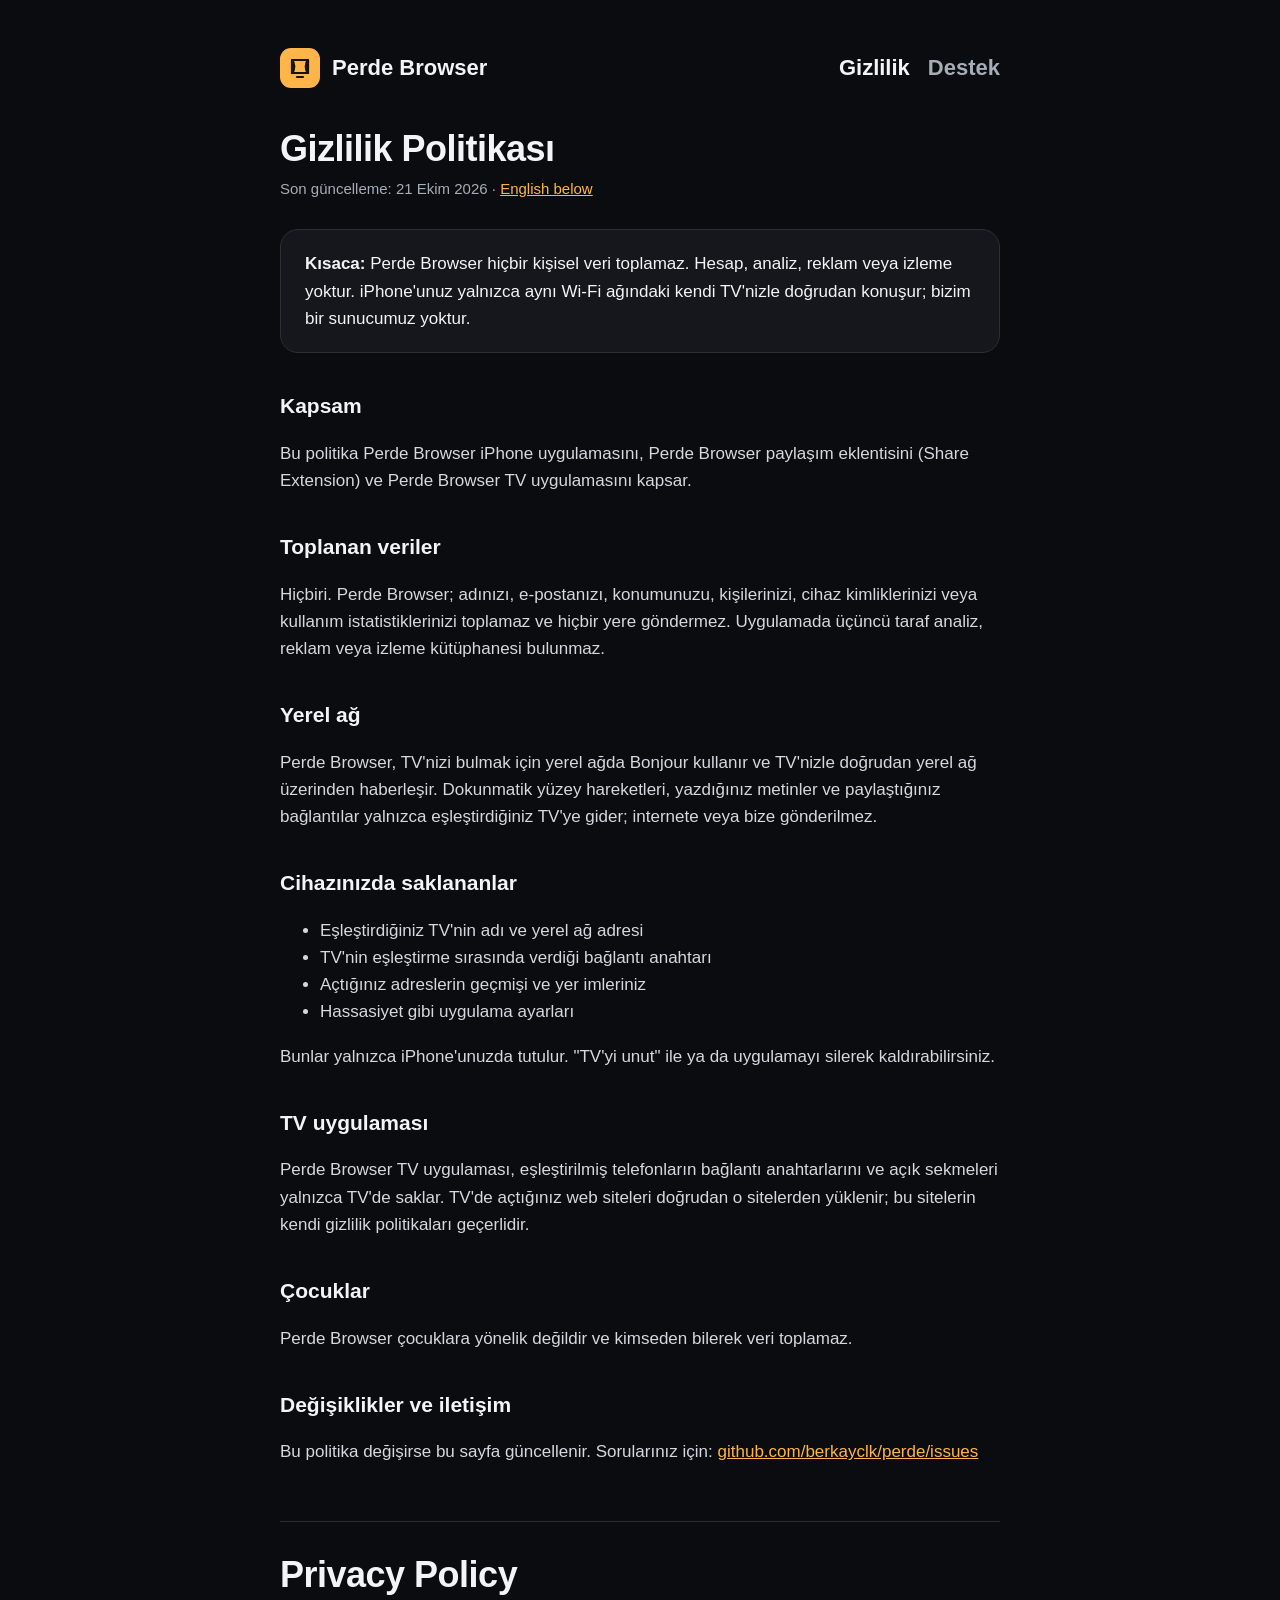
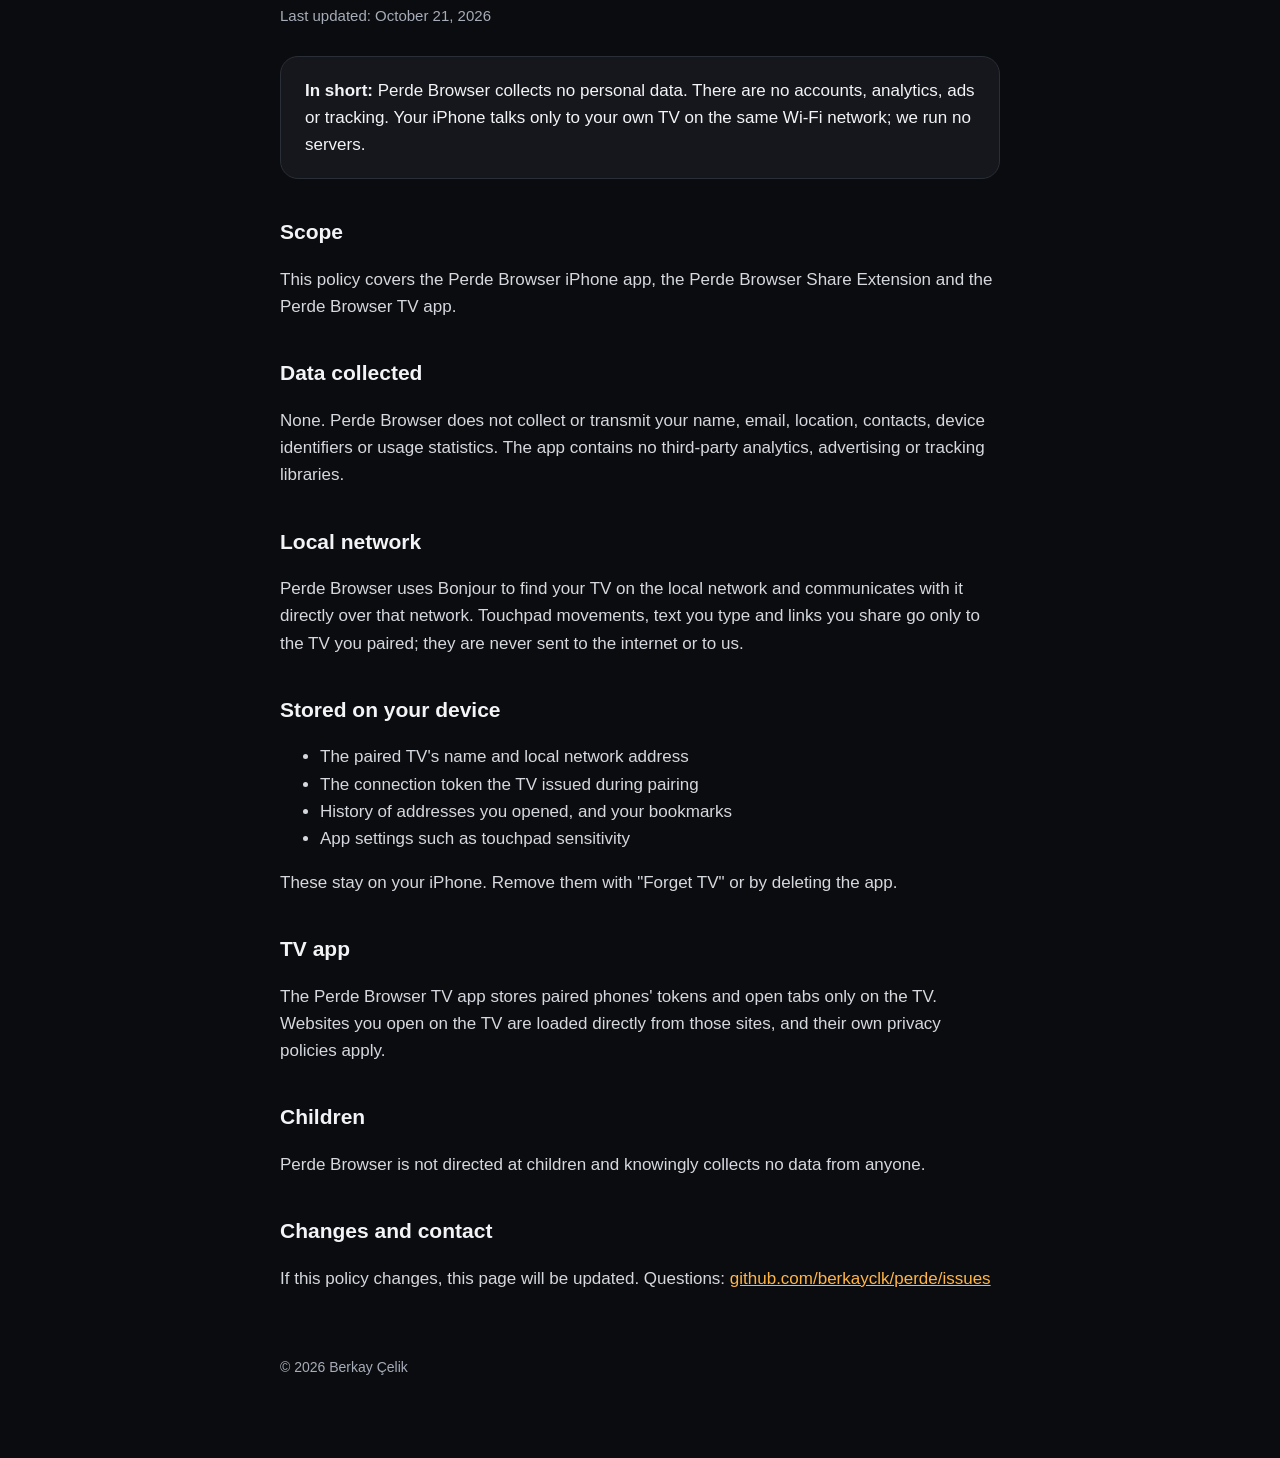
==== privacy.html @ da7ab5a7 "Perde Browser privacy policy and support pages Co-Authored-By: Claude Opus 5.5 <noreply@anthropic.co" ====
<!doctype html>
<html lang="tr">
<head>
<meta charset="utf-8">
<meta name="viewport" content="width=device-width, initial-scale=1">
<title>Perde Browser · Gizlilik Politikası / Privacy Policy</title>
<link rel="stylesheet" href="style.css">
</head>
<body>
<main>
  <header>
    <a href="./"><span class="mark"><svg width="24" height="24" viewBox="0 0 24 24" fill="none" stroke="currentColor" stroke-width="2.2" stroke-linecap="round" stroke-linejoin="round" aria-hidden="true"><path d="M4 4h16v13H4z"/><path d="M4 4c3 3 3 10 0 13"/><path d="M20 4c-3 3-3 10 0 13"/><path d="M9 21h6"/></svg></span>Perde Browser</a>
    <nav><a href="privacy.html" aria-current="page">Gizlilik</a><a href="support.html">Destek</a></nav>
  </header>

  <h1>Gizlilik Politikası</h1>
  <p class="meta">Son güncelleme: 21 Ekim 2026 · <a href="#en">English below</a></p>

  <div class="card">
    <strong>Kısaca:</strong> Perde Browser hiçbir kişisel veri toplamaz. Hesap, analiz, reklam veya izleme yoktur. iPhone'unuz yalnızca aynı Wi-Fi ağındaki kendi TV'nizle doğrudan konuşur; bizim bir sunucumuz yoktur.
  </div>

  <h2>Kapsam</h2>
  <p>Bu politika Perde Browser iPhone uygulamasını, Perde Browser paylaşım eklentisini (Share Extension) ve Perde Browser TV uygulamasını kapsar.</p>

  <h2>Toplanan veriler</h2>
  <p>Hiçbiri. Perde Browser; adınızı, e-postanızı, konumunuzu, kişilerinizi, cihaz kimliklerinizi veya kullanım istatistiklerinizi toplamaz ve hiçbir yere göndermez. Uygulamada üçüncü taraf analiz, reklam veya izleme kütüphanesi bulunmaz.</p>

  <h2>Yerel ağ</h2>
  <p>Perde Browser, TV'nizi bulmak için yerel ağda Bonjour kullanır ve TV'nizle doğrudan yerel ağ üzerinden haberleşir. Dokunmatik yüzey hareketleri, yazdığınız metinler ve paylaştığınız bağlantılar yalnızca eşleştirdiğiniz TV'ye gider; internete veya bize gönderilmez.</p>

  <h2>Cihazınızda saklananlar</h2>
  <ul>
    <li>Eşleştirdiğiniz TV'nin adı ve yerel ağ adresi</li>
    <li>TV'nin eşleştirme sırasında verdiği bağlantı anahtarı</li>
    <li>Açtığınız adreslerin geçmişi ve yer imleriniz</li>
    <li>Hassasiyet gibi uygulama ayarları</li>
  </ul>
  <p>Bunlar yalnızca iPhone'unuzda tutulur. "TV'yi unut" ile ya da uygulamayı silerek kaldırabilirsiniz.</p>

  <h2>TV uygulaması</h2>
  <p>Perde Browser TV uygulaması, eşleştirilmiş telefonların bağlantı anahtarlarını ve açık sekmeleri yalnızca TV'de saklar. TV'de açtığınız web siteleri doğrudan o sitelerden yüklenir; bu sitelerin kendi gizlilik politikaları geçerlidir.</p>

  <h2>Çocuklar</h2>
  <p>Perde Browser çocuklara yönelik değildir ve kimseden bilerek veri toplamaz.</p>

  <h2>Değişiklikler ve iletişim</h2>
  <p>Bu politika değişirse bu sayfa güncellenir. Sorularınız için: <a href="https://github.com/berkayclk/perde/issues">github.com/berkayclk/perde/issues</a></p>

  <section class="lang" id="en" lang="en">
    <h1>Privacy Policy</h1>
    <p class="meta">Last updated: October 21, 2026</p>
    <div class="card">
      <strong>In short:</strong> Perde Browser collects no personal data. There are no accounts, analytics, ads or tracking. Your iPhone talks only to your own TV on the same Wi-Fi network; we run no servers.
    </div>
    <h2>Scope</h2>
    <p>This policy covers the Perde Browser iPhone app, the Perde Browser Share Extension and the Perde Browser TV app.</p>
    <h2>Data collected</h2>
    <p>None. Perde Browser does not collect or transmit your name, email, location, contacts, device identifiers or usage statistics. The app contains no third-party analytics, advertising or tracking libraries.</p>
    <h2>Local network</h2>
    <p>Perde Browser uses Bonjour to find your TV on the local network and communicates with it directly over that network. Touchpad movements, text you type and links you share go only to the TV you paired; they are never sent to the internet or to us.</p>
    <h2>Stored on your device</h2>
    <ul>
      <li>The paired TV's name and local network address</li>
      <li>The connection token the TV issued during pairing</li>
      <li>History of addresses you opened, and your bookmarks</li>
      <li>App settings such as touchpad sensitivity</li>
    </ul>
    <p>These stay on your iPhone. Remove them with "Forget TV" or by deleting the app.</p>
    <h2>TV app</h2>
    <p>The Perde Browser TV app stores paired phones' tokens and open tabs only on the TV. Websites you open on the TV are loaded directly from those sites, and their own privacy policies apply.</p>
    <h2>Children</h2>
    <p>Perde Browser is not directed at children and knowingly collects no data from anyone.</p>
    <h2>Changes and contact</h2>
    <p>If this policy changes, this page will be updated. Questions: <a href="https://github.com/berkayclk/perde/issues">github.com/berkayclk/perde/issues</a></p>
  </section>

  <footer>© 2026 Berkay Çelik</footer>
</main>
</body>
</html>
---- style.css ----
:root {
  --bg: #0B0C0F;
  --surface: #15171C;
  --line: #2A2E37;
  --text: #F3F4F6;
  --muted: #A6ACB8;
  --accent: #FFB547;
}
* { box-sizing: border-box; }
body {
  margin: 0;
  background: var(--bg);
  color: var(--text);
  font: 17px/1.6 -apple-system, BlinkMacSystemFont, "Segoe UI", Roboto, sans-serif;
}
main { max-width: 760px; margin: 0 auto; padding: 48px 20px 80px; }
header { display: flex; align-items: center; gap: 12px; margin-bottom: 40px; }
header a { display: flex; align-items: center; gap: 12px; color: var(--text); text-decoration: none; font-weight: 800; font-size: 22px; }
.mark { width: 40px; height: 40px; border-radius: 11px; background: var(--accent); color: #17120A; display: flex; align-items: center; justify-content: center; }
nav { margin-left: auto; display: flex; gap: 18px; font-size: 15px; }
nav a { color: var(--muted); text-decoration: none; }
nav a:hover, nav a[aria-current="page"] { color: var(--text); }
h1 { font-size: 36px; line-height: 1.15; margin: 0 0 8px; letter-spacing: -0.5px; }
h2 { font-size: 21px; margin: 36px 0 8px; }
p, li { color: #D5D8DE; }
.meta { color: var(--muted); font-size: 15px; margin: 0 0 28px; }
a { color: var(--accent); }
.card { background: var(--surface); border: 1px solid var(--line); border-radius: 18px; padding: 20px 24px; margin: 24px 0; }
.lang { margin-top: 56px; padding-top: 32px; border-top: 1px solid var(--line); }
footer { margin-top: 64px; color: var(--muted); font-size: 14px; }
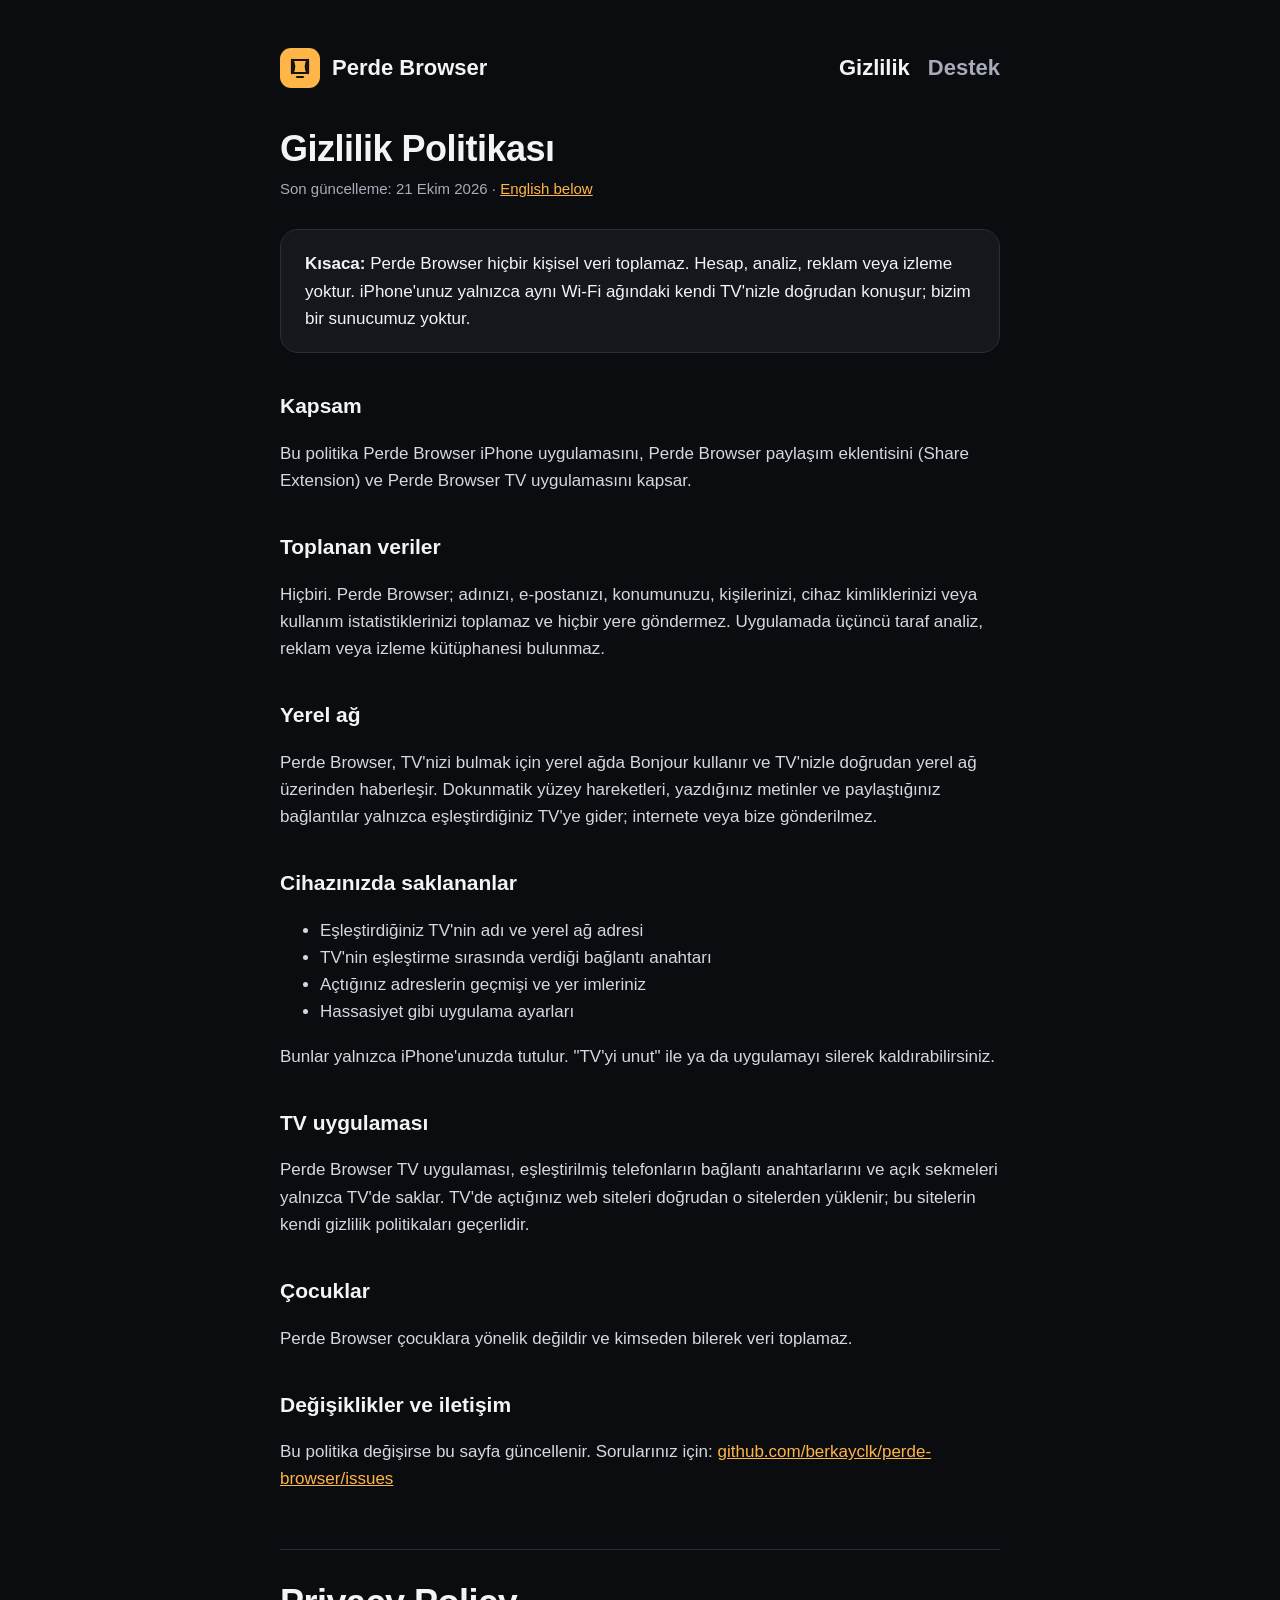
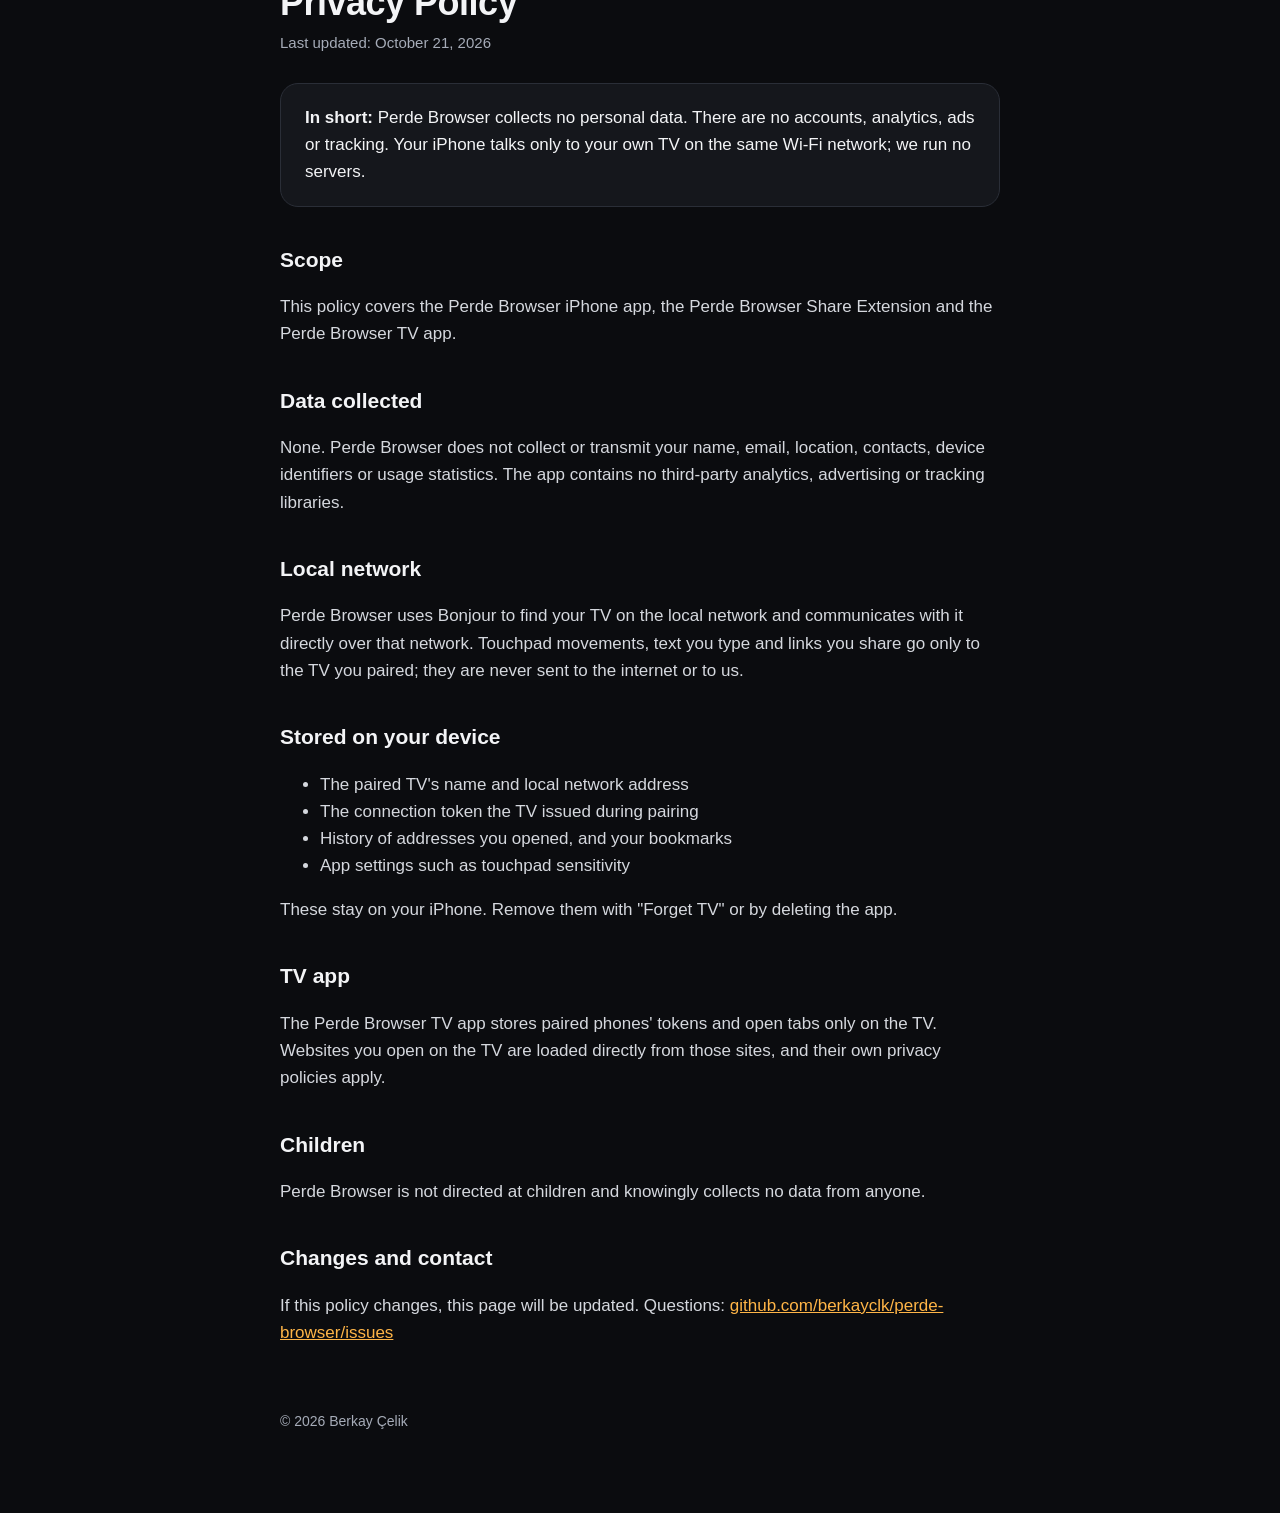
==== commit e1ea4063: "Point issue links at the renamed perde-browser repo Co-Authored-By: Claude Opus 5.5 <noreply@anthrop" ====
--- a/privacy.html
+++ b/privacy.html
@@ -45,7 +45,7 @@
   <p>Perde Browser çocuklara yönelik değildir ve kimseden bilerek veri toplamaz.</p>
 
   <h2>Değişiklikler ve iletişim</h2>
-  <p>Bu politika değişirse bu sayfa güncellenir. Sorularınız için: <a href="https://github.com/berkayclk/perde/issues">github.com/berkayclk/perde/issues</a></p>
+  <p>Bu politika değişirse bu sayfa güncellenir. Sorularınız için: <a href="https://github.com/berkayclk/perde-browser/issues">github.com/berkayclk/perde-browser/issues</a></p>
 
   <section class="lang" id="en" lang="en">
     <h1>Privacy Policy</h1>
@@ -72,7 +72,7 @@
     <h2>Children</h2>
     <p>Perde Browser is not directed at children and knowingly collects no data from anyone.</p>
     <h2>Changes and contact</h2>
-    <p>If this policy changes, this page will be updated. Questions: <a href="https://github.com/berkayclk/perde/issues">github.com/berkayclk/perde/issues</a></p>
+    <p>If this policy changes, this page will be updated. Questions: <a href="https://github.com/berkayclk/perde-browser/issues">github.com/berkayclk/perde-browser/issues</a></p>
   </section>
 
   <footer>© 2026 Berkay Çelik</footer>
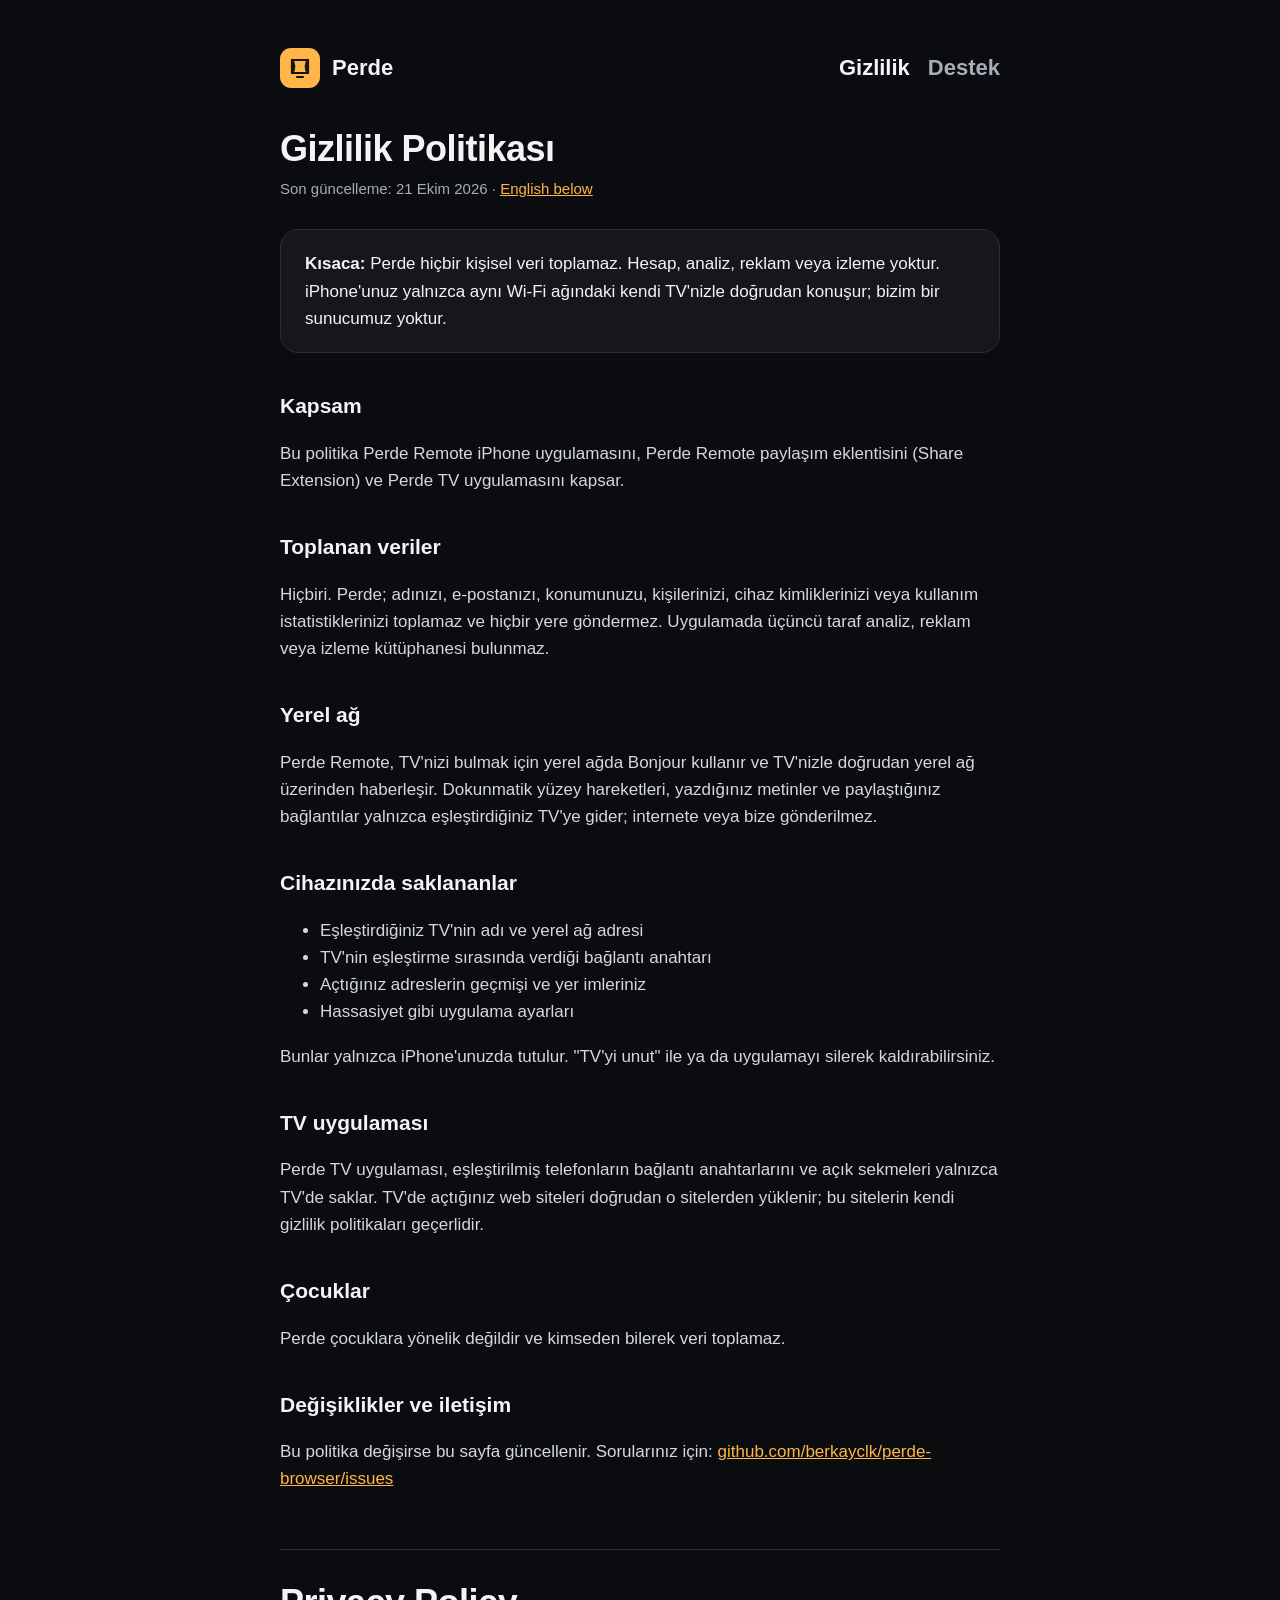
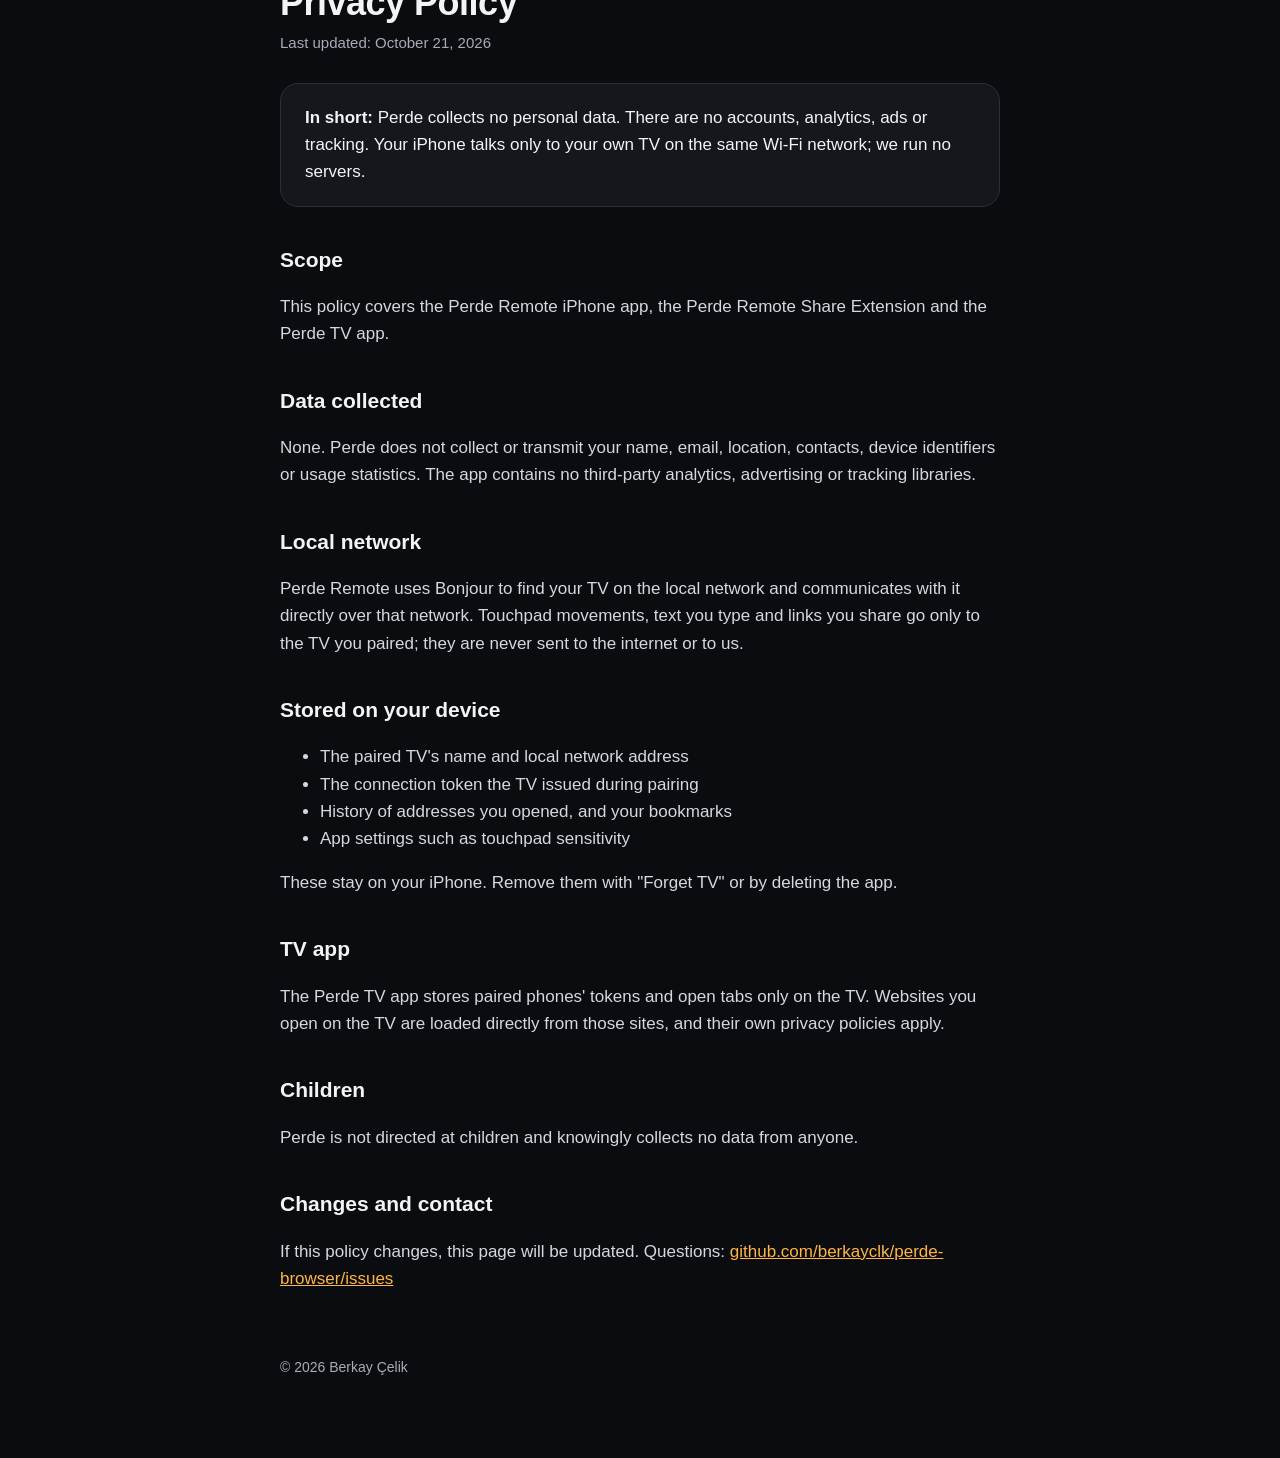
==== commit 350c98a7: "Rename the iPhone app to Perde Remote Co-Authored-By: Claude Opus 5.5 <noreply@anthropic.com>" ====
--- a/privacy.html
+++ b/privacy.html
@@ -3,13 +3,13 @@
 <head>
 <meta charset="utf-8">
 <meta name="viewport" content="width=device-width, initial-scale=1">
-<title>Perde Browser · Gizlilik Politikası / Privacy Policy</title>
+<title>Perde · Gizlilik Politikası / Privacy Policy</title>
 <link rel="stylesheet" href="style.css">
 </head>
 <body>
 <main>
   <header>
-    <a href="./"><span class="mark"><svg width="24" height="24" viewBox="0 0 24 24" fill="none" stroke="currentColor" stroke-width="2.2" stroke-linecap="round" stroke-linejoin="round" aria-hidden="true"><path d="M4 4h16v13H4z"/><path d="M4 4c3 3 3 10 0 13"/><path d="M20 4c-3 3-3 10 0 13"/><path d="M9 21h6"/></svg></span>Perde Browser</a>
+    <a href="./"><span class="mark"><svg width="24" height="24" viewBox="0 0 24 24" fill="none" stroke="currentColor" stroke-width="2.2" stroke-linecap="round" stroke-linejoin="round" aria-hidden="true"><path d="M4 4h16v13H4z"/><path d="M4 4c3 3 3 10 0 13"/><path d="M20 4c-3 3-3 10 0 13"/><path d="M9 21h6"/></svg></span>Perde</a>
     <nav><a href="privacy.html" aria-current="page">Gizlilik</a><a href="support.html">Destek</a></nav>
   </header>
 
@@ -17,17 +17,17 @@
   <p class="meta">Son güncelleme: 21 Ekim 2026 · <a href="#en">English below</a></p>
 
   <div class="card">
-    <strong>Kısaca:</strong> Perde Browser hiçbir kişisel veri toplamaz. Hesap, analiz, reklam veya izleme yoktur. iPhone'unuz yalnızca aynı Wi-Fi ağındaki kendi TV'nizle doğrudan konuşur; bizim bir sunucumuz yoktur.
+    <strong>Kısaca:</strong> Perde hiçbir kişisel veri toplamaz. Hesap, analiz, reklam veya izleme yoktur. iPhone'unuz yalnızca aynı Wi-Fi ağındaki kendi TV'nizle doğrudan konuşur; bizim bir sunucumuz yoktur.
   </div>
 
   <h2>Kapsam</h2>
-  <p>Bu politika Perde Browser iPhone uygulamasını, Perde Browser paylaşım eklentisini (Share Extension) ve Perde Browser TV uygulamasını kapsar.</p>
+  <p>Bu politika Perde Remote iPhone uygulamasını, Perde Remote paylaşım eklentisini (Share Extension) ve Perde TV uygulamasını kapsar.</p>
 
   <h2>Toplanan veriler</h2>
-  <p>Hiçbiri. Perde Browser; adınızı, e-postanızı, konumunuzu, kişilerinizi, cihaz kimliklerinizi veya kullanım istatistiklerinizi toplamaz ve hiçbir yere göndermez. Uygulamada üçüncü taraf analiz, reklam veya izleme kütüphanesi bulunmaz.</p>
+  <p>Hiçbiri. Perde; adınızı, e-postanızı, konumunuzu, kişilerinizi, cihaz kimliklerinizi veya kullanım istatistiklerinizi toplamaz ve hiçbir yere göndermez. Uygulamada üçüncü taraf analiz, reklam veya izleme kütüphanesi bulunmaz.</p>
 
   <h2>Yerel ağ</h2>
-  <p>Perde Browser, TV'nizi bulmak için yerel ağda Bonjour kullanır ve TV'nizle doğrudan yerel ağ üzerinden haberleşir. Dokunmatik yüzey hareketleri, yazdığınız metinler ve paylaştığınız bağlantılar yalnızca eşleştirdiğiniz TV'ye gider; internete veya bize gönderilmez.</p>
+  <p>Perde Remote, TV'nizi bulmak için yerel ağda Bonjour kullanır ve TV'nizle doğrudan yerel ağ üzerinden haberleşir. Dokunmatik yüzey hareketleri, yazdığınız metinler ve paylaştığınız bağlantılar yalnızca eşleştirdiğiniz TV'ye gider; internete veya bize gönderilmez.</p>
 
   <h2>Cihazınızda saklananlar</h2>
   <ul>
@@ -39,10 +39,10 @@
   <p>Bunlar yalnızca iPhone'unuzda tutulur. "TV'yi unut" ile ya da uygulamayı silerek kaldırabilirsiniz.</p>
 
   <h2>TV uygulaması</h2>
-  <p>Perde Browser TV uygulaması, eşleştirilmiş telefonların bağlantı anahtarlarını ve açık sekmeleri yalnızca TV'de saklar. TV'de açtığınız web siteleri doğrudan o sitelerden yüklenir; bu sitelerin kendi gizlilik politikaları geçerlidir.</p>
+  <p>Perde TV uygulaması, eşleştirilmiş telefonların bağlantı anahtarlarını ve açık sekmeleri yalnızca TV'de saklar. TV'de açtığınız web siteleri doğrudan o sitelerden yüklenir; bu sitelerin kendi gizlilik politikaları geçerlidir.</p>
 
   <h2>Çocuklar</h2>
-  <p>Perde Browser çocuklara yönelik değildir ve kimseden bilerek veri toplamaz.</p>
+  <p>Perde çocuklara yönelik değildir ve kimseden bilerek veri toplamaz.</p>
 
   <h2>Değişiklikler ve iletişim</h2>
   <p>Bu politika değişirse bu sayfa güncellenir. Sorularınız için: <a href="https://github.com/berkayclk/perde-browser/issues">github.com/berkayclk/perde-browser/issues</a></p>
@@ -51,14 +51,14 @@
     <h1>Privacy Policy</h1>
     <p class="meta">Last updated: October 21, 2026</p>
     <div class="card">
-      <strong>In short:</strong> Perde Browser collects no personal data. There are no accounts, analytics, ads or tracking. Your iPhone talks only to your own TV on the same Wi-Fi network; we run no servers.
+      <strong>In short:</strong> Perde collects no personal data. There are no accounts, analytics, ads or tracking. Your iPhone talks only to your own TV on the same Wi-Fi network; we run no servers.
     </div>
     <h2>Scope</h2>
-    <p>This policy covers the Perde Browser iPhone app, the Perde Browser Share Extension and the Perde Browser TV app.</p>
+    <p>This policy covers the Perde Remote iPhone app, the Perde Remote Share Extension and the Perde TV app.</p>
     <h2>Data collected</h2>
-    <p>None. Perde Browser does not collect or transmit your name, email, location, contacts, device identifiers or usage statistics. The app contains no third-party analytics, advertising or tracking libraries.</p>
+    <p>None. Perde does not collect or transmit your name, email, location, contacts, device identifiers or usage statistics. The app contains no third-party analytics, advertising or tracking libraries.</p>
     <h2>Local network</h2>
-    <p>Perde Browser uses Bonjour to find your TV on the local network and communicates with it directly over that network. Touchpad movements, text you type and links you share go only to the TV you paired; they are never sent to the internet or to us.</p>
+    <p>Perde Remote uses Bonjour to find your TV on the local network and communicates with it directly over that network. Touchpad movements, text you type and links you share go only to the TV you paired; they are never sent to the internet or to us.</p>
     <h2>Stored on your device</h2>
     <ul>
       <li>The paired TV's name and local network address</li>
@@ -68,9 +68,9 @@
     </ul>
     <p>These stay on your iPhone. Remove them with "Forget TV" or by deleting the app.</p>
     <h2>TV app</h2>
-    <p>The Perde Browser TV app stores paired phones' tokens and open tabs only on the TV. Websites you open on the TV are loaded directly from those sites, and their own privacy policies apply.</p>
+    <p>The Perde TV app stores paired phones' tokens and open tabs only on the TV. Websites you open on the TV are loaded directly from those sites, and their own privacy policies apply.</p>
     <h2>Children</h2>
-    <p>Perde Browser is not directed at children and knowingly collects no data from anyone.</p>
+    <p>Perde is not directed at children and knowingly collects no data from anyone.</p>
     <h2>Changes and contact</h2>
     <p>If this policy changes, this page will be updated. Questions: <a href="https://github.com/berkayclk/perde-browser/issues">github.com/berkayclk/perde-browser/issues</a></p>
   </section>
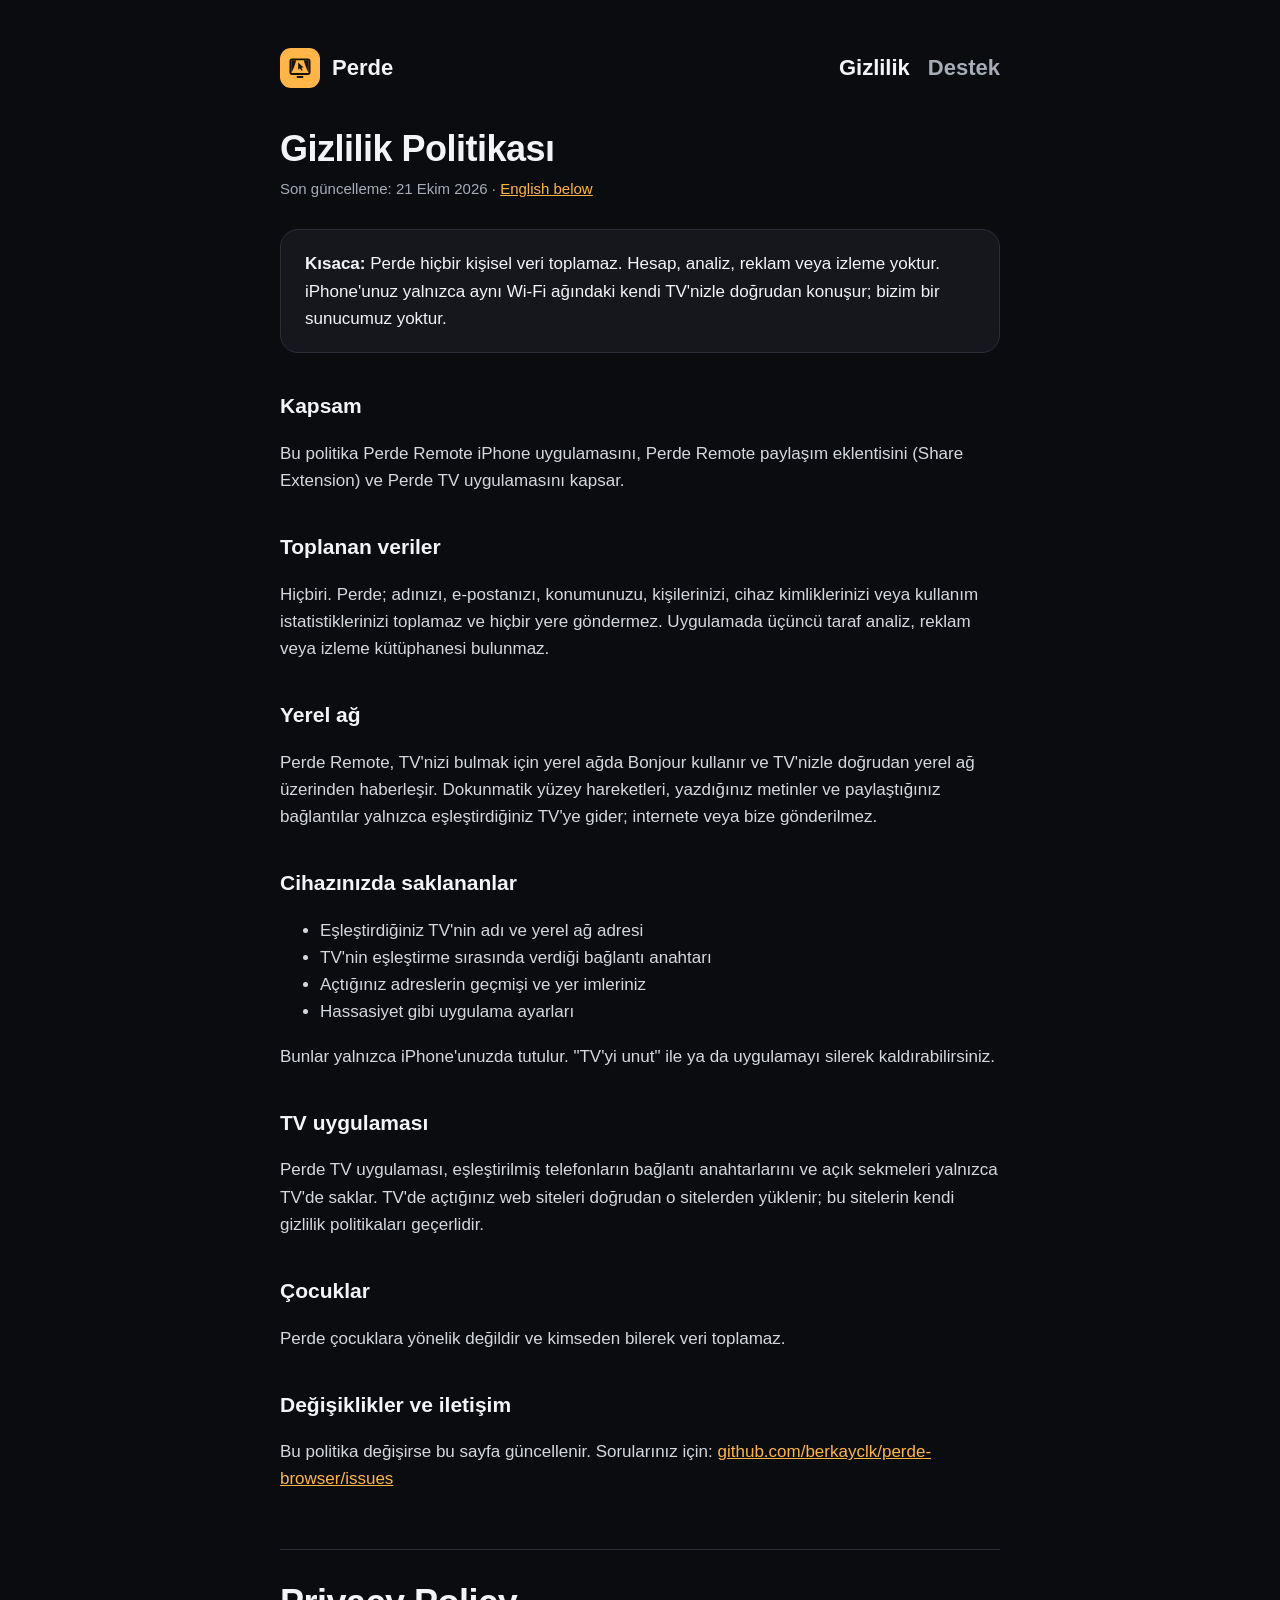
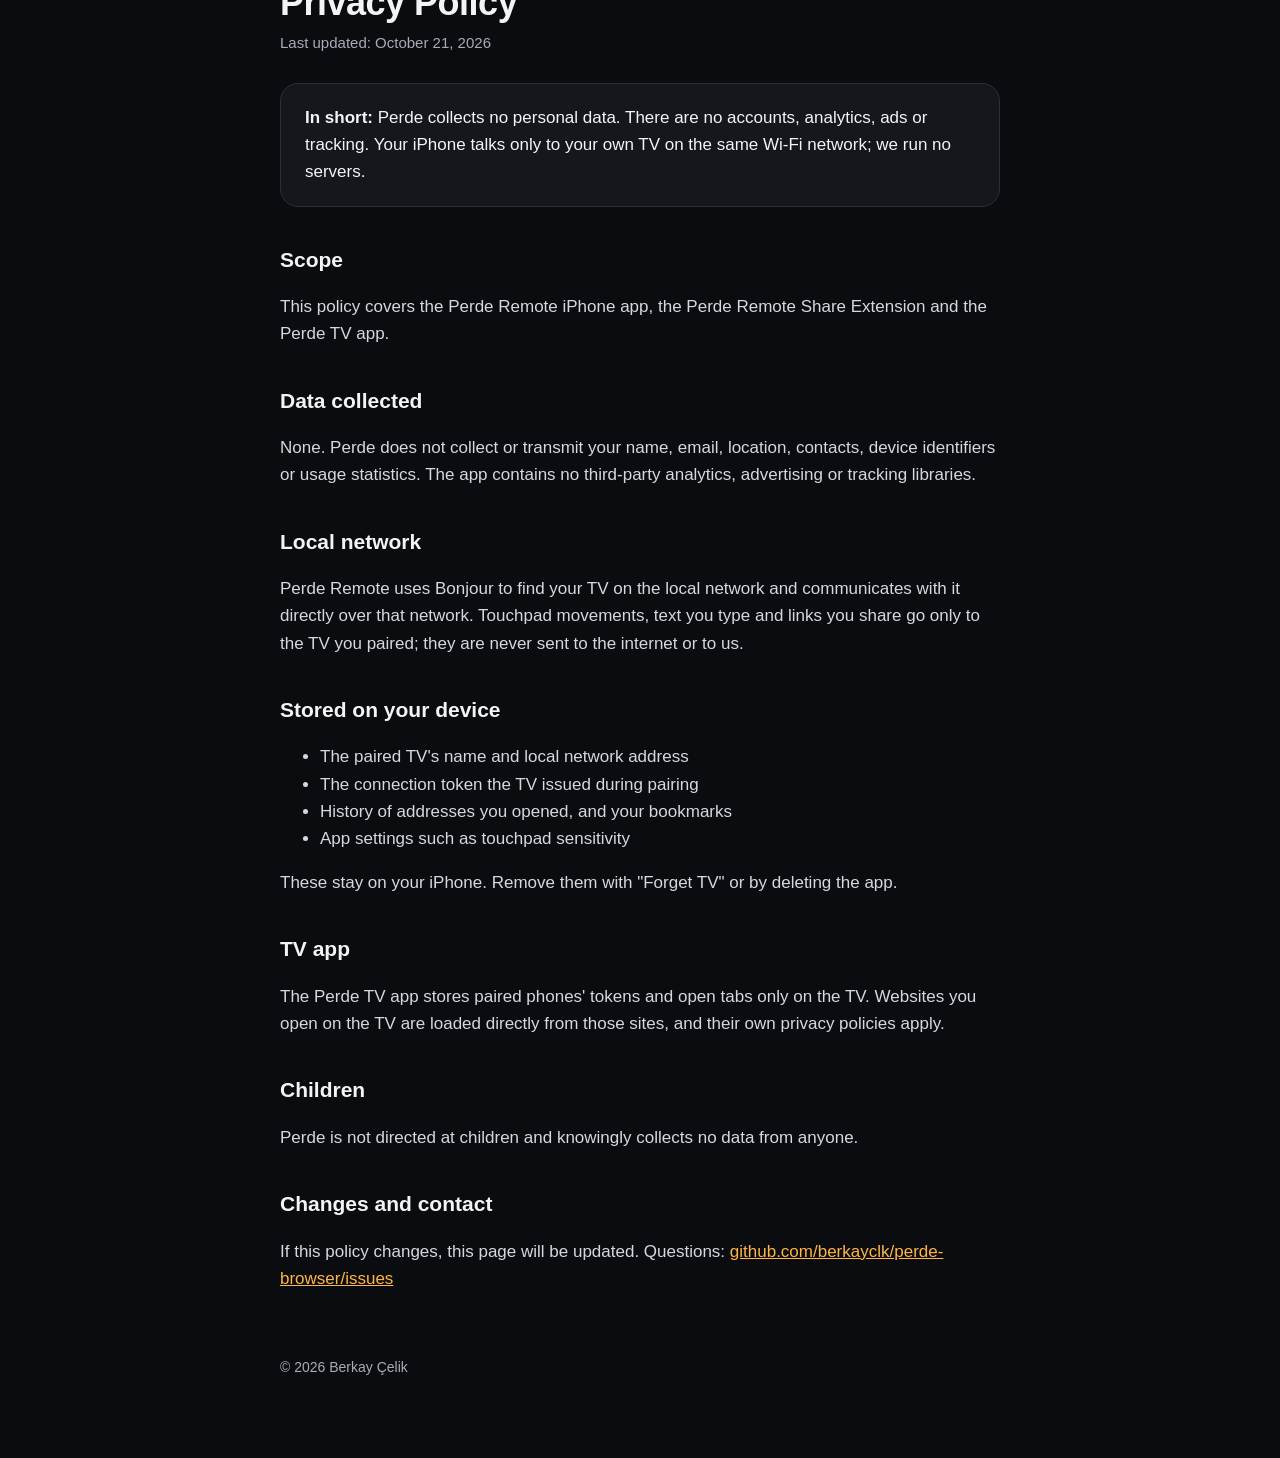
==== commit 4a726767: "Switch to the B1 logo and add favicon Co-Authored-By: Claude Opus 5.5 <noreply@anthropic.com>" ====
--- a/privacy.html
+++ b/privacy.html
@@ -4,12 +4,14 @@
 <meta charset="utf-8">
 <meta name="viewport" content="width=device-width, initial-scale=1">
 <title>Perde · Gizlilik Politikası / Privacy Policy</title>
+<link rel="icon" type="image/png" href="favicon.png">
+<link rel="apple-touch-icon" href="apple-touch-icon.png">
 <link rel="stylesheet" href="style.css">
 </head>
 <body>
 <main>
   <header>
-    <a href="./"><span class="mark"><svg width="24" height="24" viewBox="0 0 24 24" fill="none" stroke="currentColor" stroke-width="2.2" stroke-linecap="round" stroke-linejoin="round" aria-hidden="true"><path d="M4 4h16v13H4z"/><path d="M4 4c3 3 3 10 0 13"/><path d="M20 4c-3 3-3 10 0 13"/><path d="M9 21h6"/></svg></span>Perde</a>
+    <a href="./"><span class="mark"><svg width="26" height="26" viewBox="0 0 100 100" fill="currentColor" aria-hidden="true"><rect x="13" y="17" width="74" height="56" rx="7" fill="none" stroke="currentColor" stroke-width="7"/><path d="M16.5 20.5H35C32 35 26 52 16.5 69.5Z"/><path d="M83.5 20.5H65C68 35 74 52 83.5 69.5Z"/><path d="M43 29L43 57L50 50.5L55 61L60 58.8L55 48.5L64 48.5Z"/><rect x="37" y="81" width="26" height="7" rx="3.5"/></svg></span>Perde</a>
     <nav><a href="privacy.html" aria-current="page">Gizlilik</a><a href="support.html">Destek</a></nav>
   </header>
 
